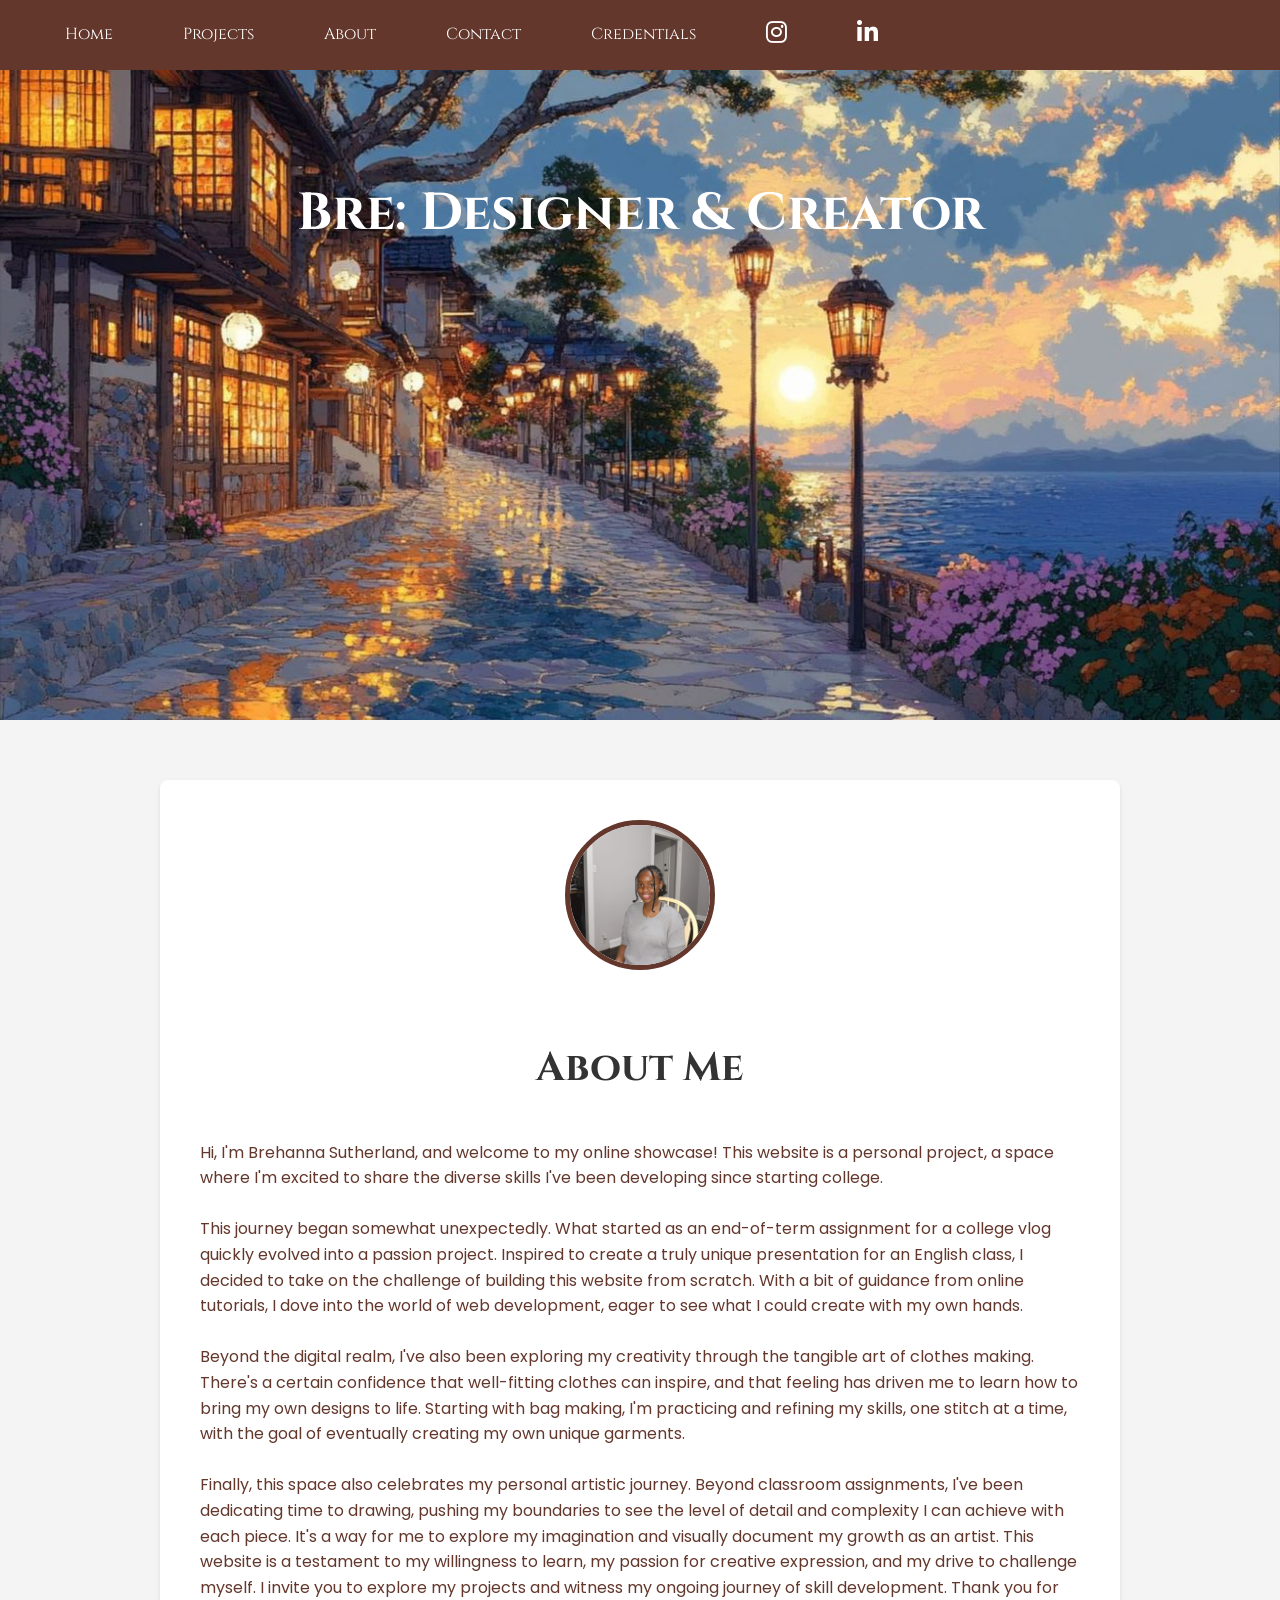
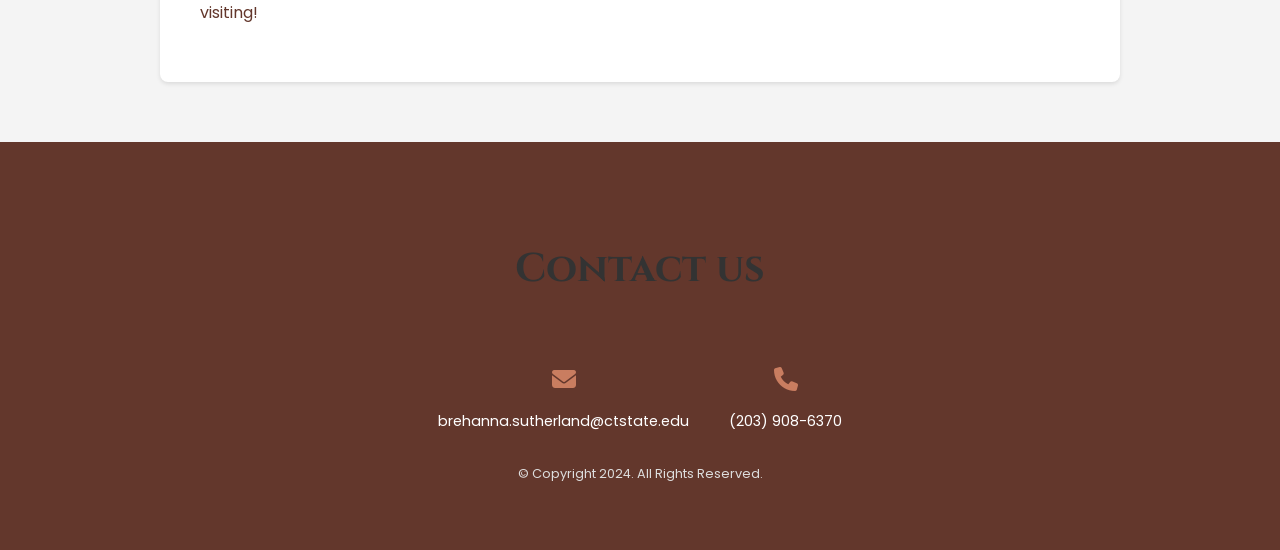
==== about.html @ 0d66c7f6 "Add files via upload" ====
<DOCTYPE html>
<html lang="en">
<head>
    <meta charset="UTF-8">
    <meta name="viewport" content="width=device-width, initial-scale=1.0">
    <title>About Us</title>
    <link rel="stylesheet" href="https://cdnjs.cloudflare.com/ajax/libs/font-awesome/6.5.0/css/all.min.css">
    <link rel="stylesheet" href="styles.css">
</head>
<body>
<audio id="bg-music" loop muted>
       <source src="your-background-audio.mp3" type="audio/mpeg">
 </audio>
      <div class="hero-nav">
            <nav class="desk-nav">
        <ul>
             <li><a href="homepage.html">Home</a></li>
            <li><a href="portfoilio.html">Projects</a></li>
            <li><a href="about.html">About</a></li>
            <li><a href="contact.html">Contact</a></li>
              <li><a href="Credentials.html">Credentials</a></li>
                <li>
                <a href="https://www.instagram.com/b.r.e.the_greatest/?utm_source=ig_embed" aria-label="Instagram">
                   <i class="fa-brands fa-instagram"></i>
                </a>
            </li>
            <li>
                <a href="https://profile.indeed.com/p/brehannas-nqhn56w" aria-label="LinkedIn">
                   <i class="fa-brands fa-linkedin-in"></i>
                </a>
            </li>
        </ul>
    </nav>
	<nav class="mobile-nav">
    <div id="mobile-links" style="display: none;">
        <a href="homepage.html">Home</a>
        <a href="portfoilio.html">Projects</a>
        <a href="about.html">About</a>
        <a href="contact.html">Contact</a>
        <a href="credentials.html">Credentials</a>
        <a href="https://www.instagram.com/b.r.e.the_greatest/?utm_source=ig_embed" aria-label="Instagram">
            <i class="fa-brands fa-instagram"></i>
        </a>
        <a href="https://profile.indeed.com/p/brehannas-nqhn56w" aria-label="LinkedIn">
            <i class="fa-brands fa-linkedin-in"></i>
        </a>
        <a id="music-toggle-mobile" onclick="toggleMusic()" title="Toggle Music">
            <i id="music-icon-mobile" class="fa-solid fa-volume-xmark"></i>
        </a>
    </div>
    <a class="nav-icon" onclick="hamburger()">
        <div id="icon">&#9776;</div>
    </a>
</nav>
	<header>
        <h1>Bre: Designer & Creator</h1>
        </header>
    </div>
	<main>
	
 
	<section id="About us">
	<div class="center-container">
    <div class="circular-image-container">
      <img src="bre2.jpg" alt="My Photo">
    </div>
  </div>
  <br>
	<h1> About Me </h1>
	<p> Hi, I'm Brehanna Sutherland, and welcome to my online showcase! This website is a personal project, a space where I'm excited to share the diverse skills I've been developing since starting college. <br></br>

This journey began somewhat unexpectedly. What started as an end-of-term assignment for a college vlog quickly evolved into a passion project. Inspired to create a truly unique presentation for an English class, I decided to take on the challenge of building this website from scratch. With a bit of guidance from online tutorials, I dove into the world of web development, eager to see what I could create with my own hands.


<br></br>Beyond the digital realm, I've also been exploring my creativity through the tangible art of clothes making. There's a certain confidence that well-fitting clothes can inspire, and that feeling has driven me to learn how to bring my own designs to life. Starting with bag making, I'm practicing and refining my skills, one stitch at a time, with the goal of eventually creating my own unique garments.

<br></br>Finally, this space also celebrates my personal artistic journey. Beyond classroom assignments, I've been dedicating time to drawing, pushing my boundaries to see the level of detail and complexity I can achieve with each piece. It's a way for me to explore my imagination and visually document my growth as an artist.

This website is a testament to my willingness to learn, my passion for creative expression, and my drive to challenge myself. I invite you to explore my projects and witness my ongoing journey of skill development. Thank you for visiting!
    </p>
	</section>
	 <footer>
         <br>
	   <h1> Contact us  </h1>
	   <br>
    <div class="contact-info">
        <div class="contact-item">
		
            <a href="mailto:brehanna.sutherland@ctstate.edu">
			<i class="fa-solid fa-envelope"></i></a>
            <p>brehanna.sutherland@ctstate.edu</p>
        </div>
        <div class="contact-item">
           <i class="fa-solid fa-phone"></i>
            <p>(203) 908-6370</p>
        </div>
    </div>
    <p class="copyright">&copy; Copyright 2024. All Rights Reserved.</p>
	<br>
    </footer>
	<script src="script.js"></script>
	</body>
	</html>
---- styles.css ----
/* styles.css */
/* ==========================================================================
    Fonts & Base Styles
    ========================================================================= */

@import url('https://fonts.googleapis.com/css2?family=Poppins:wght@400;600;900&display=swap&family=Cinzel:wght@400;700&display=swap');

/* CSS Reset */
body, header, nav, main, footer, img, h1, h3, ul, section, form, div, label, input, textarea, button {
    margin: 0;
    padding: 0;
    border: 0;
    box-sizing: border-box; /* Ensure padding and border are included in element's total width and height */
}

body {
    font-family: 'Poppins', serif; 
    color:#63372C;
    line-height: 1.6; 
    background-color: #f4f4f4; 
}

 header h1 {
    font-family: 'Cinzel', serif; 
    color: white;
    margin-bottom: 1em;
	font-weight: 700;
}
h1,h2,h3{
    font-family: 'Cinzel', serif; 
    color: #333; 
    margin-bottom: 1em;
}

h1 {
    text-align: center;
    font-size: 2.5em;
    margin-top: 1em;
	
}


h2 {
    font-weight: 400;
    font-size: 2em;
}

header {
    font-family: 'Cinzel', serif;
    font-weight: 700;
}

.hero-nav {
    position: relative;
    height: 80vh;
    background-image: url('bre.jpg');
    background-size: cover;
    background-position: center;
    background-repeat: no-repeat;
    display: flex;
    flex-direction: column;
    width: 100%;
}


.hero-nav header { /* Header within Hero */
    z-index: 10;
    width: 100%;
    text-align: center;
    padding: 20px 0;
    color: White;
    position: relative;
	font-size: 1.3em; 
	margin-top: 30px;
}
/* ========================================================================== 
    Mobile Navigation (Hamburger)
   ========================================================================== */

/* Hide the nav links initially on mobile */
#mobile-links {
    display: none;
    text-align: center;
    
}

/* Style the mobile nav links */
#mobile-links a {
    display: none;
    padding: 10px;
    color: white;
    text-decoration: none;
    font-size: 1em;
    border-bottom: 1px solid rgba(255, 255, 255, 0.2);
}

/* Hamburger Icon */
.nav-icon {
	display: none;
    font-size: 1em;
    color: white;
    padding: 10px;
    display: block;
}


/* ==========================================================================
    Navigation
    ========================================================================= */

nav {
    position: relative;
    z-index: 10;
    width: 100%;
    text-align: left;
    padding: 20px 0;
    background-color: #63372C;
    font-family: 'Cinzel', serif;
}

nav ul {
    list-style: none;
    padding: 0;
    margin: 0;
    display: flex;
    align-items: center;
}

nav li {
    margin-right: 25px;
}

nav li:last-child {
    margin-right: 0;
}

nav a {
    color: white;
    text-decoration: none;
    padding: 8px 15px;
    border-radius: 5px;
    transition: background-color 0.3s ease;
}

nav a:hover {
    background-color: rgba(255, 255, 255, 0.1);
    text-decoration: none;
}

nav a i {
    font-size: 1.5em;
    color: white;
    transition: color 0.3s ease;
    margin-right: 0;
}

nav a:hover i {
    color: #e0b0ff;
}

/* ==========================================================================
    General Sections & Elements
    ========================================================================= */
.circular-image-container {

    width: 150px;
    height: 150px;
    border-radius: 50%;
    overflow: hidden;
    position: relative;
    border-width: 5px; /* Make sure this has a value greater than 0 */
    border-style: solid;
}

.center-container {
    display: flex;
    justify-content: center; /* Centers horizontally the content within */
    align-items: center;     /* Centers vertically the content within */
/* Make the container span the full width */
}


.circular-image-container img {
    width: 100%;
    height: 100%;
    object-fit: cover;
}

section {
    margin: 30px auto; /* Center sections and add vertical margin */
    text-align: left;
    max-width: 960px; /* Limit section width for better readability */
    padding: 20px;
    background-color: #fff; /* White background for sections */
    border-radius: 8px;
    box-shadow: 0 2px 4px rgba(0, 0, 0, 0.1); /* Subtle shadow */
}


#contact-info {
    display: flex;
    align-items: flex-start;
    gap: 20px; /* Space between image and text */
}

#contact-info img {
    max-width: 500px;
    height: auto;
    border-radius: 8px;
}

#contact-info p {
    line-height: 1.7;
}

header {
    margin-top: 80px;
    font-size: 1.5em;
    text-align: center; /* Center the main header */
}


/* ==========================================================================
    Contact Form Styles
    ========================================================================= */
.contact-form {
    display: grid;
    gap: 15px;
}

.form-group {
    display: flex;
    flex-direction: column;
}

label {
    font-weight: bold;
    margin-bottom: 5px;
    color: #555;
}

input[type="text"],
input[type="email"],
textarea {
    padding: 10px;
    border: 1px solid #ddd;
    border-radius: 4px;
    font-size: 1em;
    color: #333;
}

textarea {
    resize: vertical; /* Allow vertical resizing */
}

.submit-button {
    background-color: #63372C;
    color: white;
    padding: 10px 15px;
    border: none;
    border-radius: 4px;
    font-size: 1em;
    cursor: pointer;
    transition: background-color 0.3s ease;
}

.submit-button:hover {
    background-color: #4d3326;
}

/* ==========================================================================
    Footer
    ========================================================================= */

footer {
    text-align: center;
    background-color:#63372C;
    color: white;
    padding: 30px 0;
    margin-top: 50px; /* Add top margin to separate from main content */
}

footer p {
    font-size: 0.9em;
    margin-bottom: 10px;
}

.contact-info {
    display: flex;
    justify-content: center;
    margin-bottom: 10px;
}

.contact-item {
    display: flex;
    flex-direction: column;
    align-items: center;
    margin: 0 20px;
}

footer i {
    font-size: 24px;
    margin-bottom: 5px;
    color: #C97D60;
}

.copyright {
    margin-top: 20px;
    font-size: 0.8em;
    color: #ddd;
}

.footer h1 {
    font-size: 2em;
    text-align: center;
    margin-bottom: 15px;
}
.task-desk
{
    display: none;
}


/* ==========================================================================
    Responsive Design - Tablet & Desktop
    ========================================================================= */

/* Tablet Styles (min-width: 769px) and (max-width: 1024px) */
@media (min-width: 769px) and (max-width: 1024px) {
    nav ul {
        justify-content: center;
    }

    nav li {
        margin-right: 30px;
    }

    section {
        margin: 40px auto;
        padding: 30px;
    }

    #contact-info {
        flex-direction: row;
        align-items: flex-start;
    }

    #contact-info img {
        max-width: 40%;
        margin-right: 30px;
    }

    #contact-info p {
        width: 60%;
    }
    .hero-nav {
    height: 60vh;
}

header {
	font-size: 1.5em;
    margin-top: 100px;
}

    .contact-form {
        grid-template-columns: 1fr 1fr; /* Two columns for larger screens */
    }

    .form-group:last-child {
        grid-column: 1 / 3; /* Make message span both columns */
    }
	.mobile-nav {
	display: none;
}
}

/* Desktop Styles (min-width: 1025px) */
@media (min-width: 1025px) {
    .mobile-nav{
		display: none;
	}
	nav ul {
        justify-content: flex-start;
        padding-left: 50px;
    }

    nav li {
        margin-right: 40px; /* More spacing between nav items */
    }

    section {
        margin: 60px auto; /* Larger margins for sections */
        padding: 40px;
    }

    #contact-info {
        flex-direction: row; /* Keep image and text in a row */
        align-items: flex-start;
    }

    #contact-info img {
        max-width: 450px;
        margin-right: 40px;
    }

    #contact-info p {
        width: auto;
        font-size: 1.1em;
        line-height: 1.8;
    }

    .contact-form {
        grid-template-columns: repeat(2, 1fr); /* Two equal columns */
        max-width: 700px;
        margin: 20px auto;
        padding: 30px;
        background-color: #f9f9f9;
        border-radius: 8px;
        box-shadow: 0 4px 8px rgba(0, 0, 0, 0.05);
    }

    .form-group:nth-child(3), /* Subject */
    .form-group:nth-child(4) /* Message */ {
        grid-column: 1 / 3; /* Span both columns */
    }

    .submit-button {
        grid-column: 1 / 3; /* Span both columns */
        padding: 12px 20px;
        font-size: 1.1em;
    }

}

/* Mobile Styles (max-width: 768px) - Your existing mobile styles */
@media (max-width: 768px) {
    nav ul {
        display: block;
    }
.desk-nav {
	display: none;
}
    nav li {
        display: block;
        margin: 10px 0;
        text-align: center;
    }

    #contact-info {
        flex-direction: column;
        align-items: center;
    }

    #contact-info img {
        max-width: 100%;
        height: auto;
        display: block;
        margin: 0 auto 20px;
    }

    #contact-info p {
        width: 90%;
        text-align: left;
        font-size: 1em;
        line-height: 1.6;
    }
    .hero-nav {
   height: 80vh;
	}
  #mobile-links {
    display: flex;
    flex-direction: column;
}

   #mobile-links a {
    display: block;
}
}


/* Mobile Styles (max-width: 480px) - Your existing mobile styles */
@media (max-width: 480px) {
    nav ul {
        display: block;
    }
.desk-nav {
	display: none;
}
    nav li {
        display: block;
        margin: 10px 0;
        text-align: center;
    }
    .project a i {
        font-size: 1.5em;
    }

    footer p {
        font-size: 0.9em;
    }

    .contact-info {
        flex-direction: column;
    }

    .contact-item {
        margin: 10px 0;
    }

    footer i {
        font-size: 20px;
    }
    .hero-nav {
        height: 80vh;
    }
header {
    margin-top: 50px;
   font-size: 12px;
}
#mobile-links {
    display: flex;
    flex-direction: column;
}

   #mobile-links a {
    display: block;
}
}

@media (min-width: 481px)and (max-width: 767px){

    header {
    margin-top: 50px;
        font-size: 1em;
    }
.desk-nav {
	display: none;
}
    .contact-form {
        padding: 20px;
    }
	#mobile-links {
    display: flex;
    flex-direction: column;
}

   #mobile-links a {
    display: block;
}
}
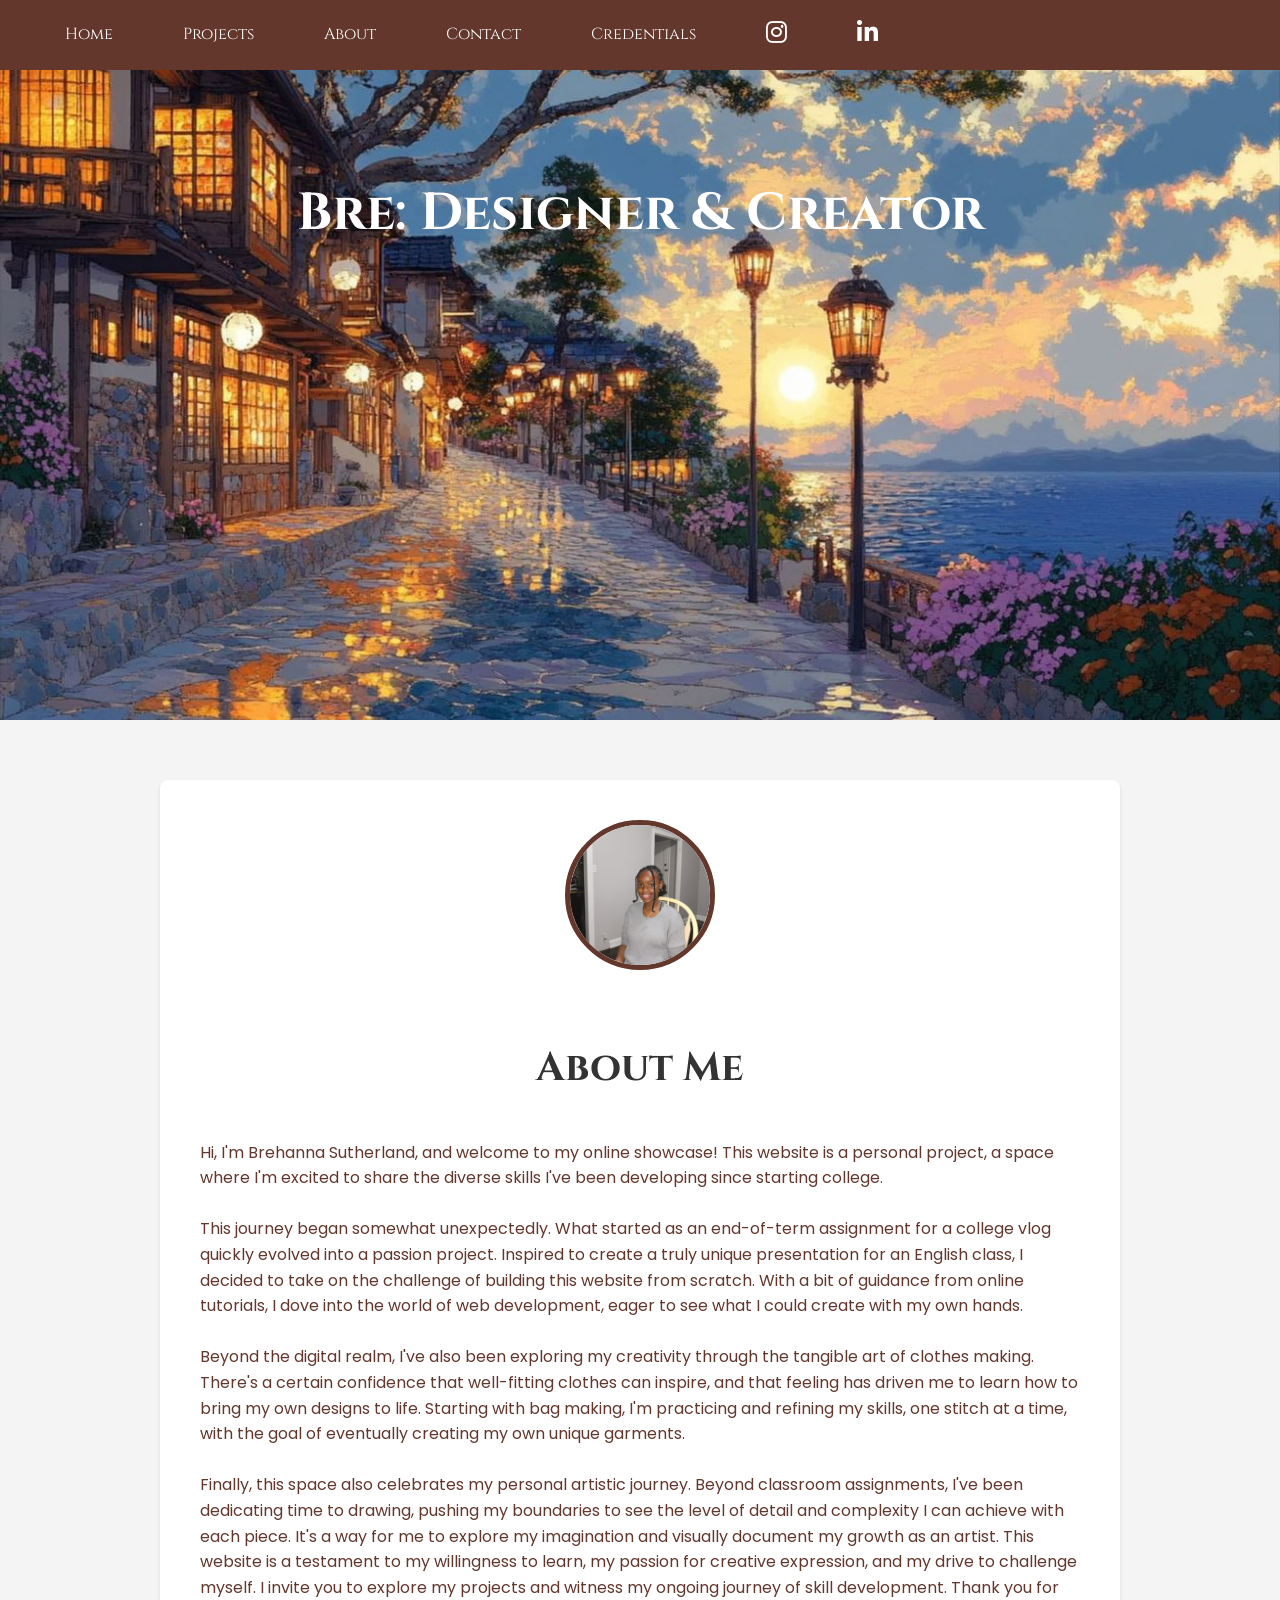
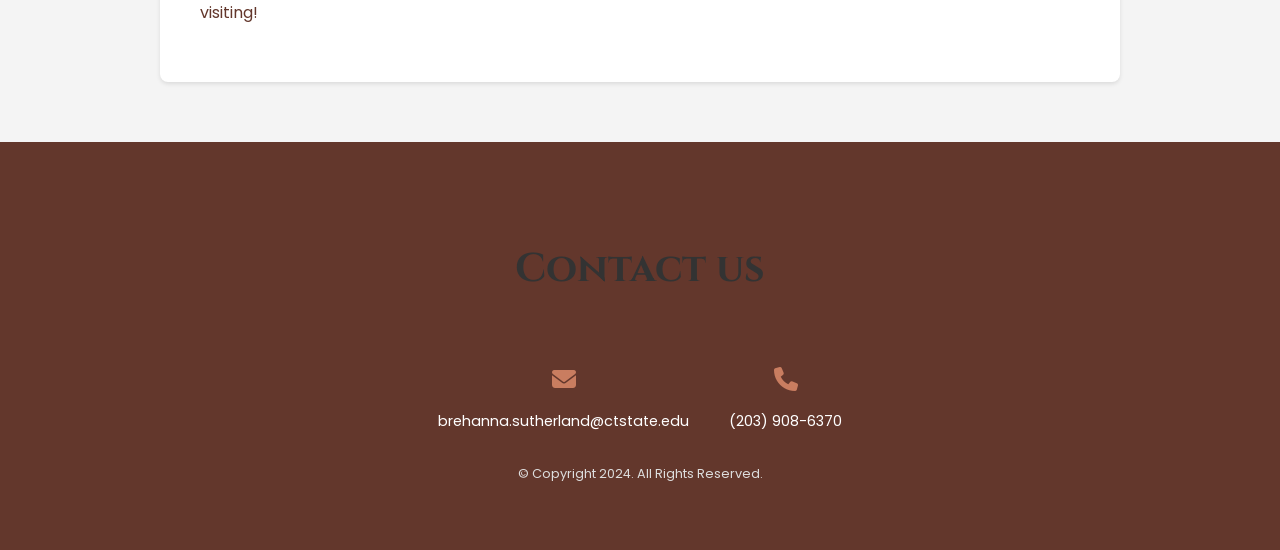
==== commit 41fef168: "Update about.html" ====
--- a/about.html
+++ b/about.html
@@ -12,14 +12,14 @@
        <source src="your-background-audio.mp3" type="audio/mpeg">
  </audio>
       <div class="hero-nav">
-            <nav class="desk-nav">
-        <ul>
-             <li><a href="homepage.html">Home</a></li>
-            <li><a href="portfoilio.html">Projects</a></li>
-            <li><a href="about.html">About</a></li>
-            <li><a href="contact.html">Contact</a></li>
-              <li><a href="Credentials.html">Credentials</a></li>
-                <li>
+        <nav class="desk-nav">
+        <ul>        
+            <li><a href="https://breswrld.github.io/Portfolio/homepage.html">Home</a></li>
+            <li><a href="https://breswrld.github.io/Portfolio/Portfoilio.html">Projects</a></li>
+            <li><a href="https://breswrld.github.io/Portfolio/about.html">About</a></li>
+            <li><a href="https://breswrld.github.io/Portfolio/contact.html">Contact</a></li>
+            <li><a href="https://breswrld.github.io/Portfolio/Credentials.html">Credentials</a></li>
+			<li>
                 <a href="https://www.instagram.com/b.r.e.the_greatest/?utm_source=ig_embed" aria-label="Instagram">
                    <i class="fa-brands fa-instagram"></i>
                 </a>
@@ -29,15 +29,19 @@
                    <i class="fa-brands fa-linkedin-in"></i>
                 </a>
             </li>
+			<li id="music-toggle" onclick="toggleMusic()" title="Toggle Music">
+            <i id="music-icon" class="fa-solid fa-volume-xmark"></i>
+            </li>
         </ul>
     </nav>
-	<nav class="mobile-nav">
+	
+	   <nav class="mobile-nav">
     <div id="mobile-links" style="display: none;">
-        <a href="homepage.html">Home</a>
-        <a href="portfoilio.html">Projects</a>
-        <a href="about.html">About</a>
-        <a href="contact.html">Contact</a>
-        <a href="credentials.html">Credentials</a>
+       <a href="https://breswrld.github.io/Portfolio/index.html">Home</a>
+       <a href="https://breswrld.github.io/Portfolio/Portfoilio.html">Projects</a>
+       <a href="https://breswrld.github.io/Portfolio/about.html">About</a>
+       <a href="https://breswrld.github.io/Portfolio/contact.html">Contact</a>
+        <a href="https://breswrld.github.io/Portfolio/Credentials.html">Credentials</a>
         <a href="https://www.instagram.com/b.r.e.the_greatest/?utm_source=ig_embed" aria-label="Instagram">
             <i class="fa-brands fa-instagram"></i>
         </a>
@@ -100,4 +104,4 @@
     </footer>
 	<script src="script.js"></script>
 	</body>
-	</html>+	</html>
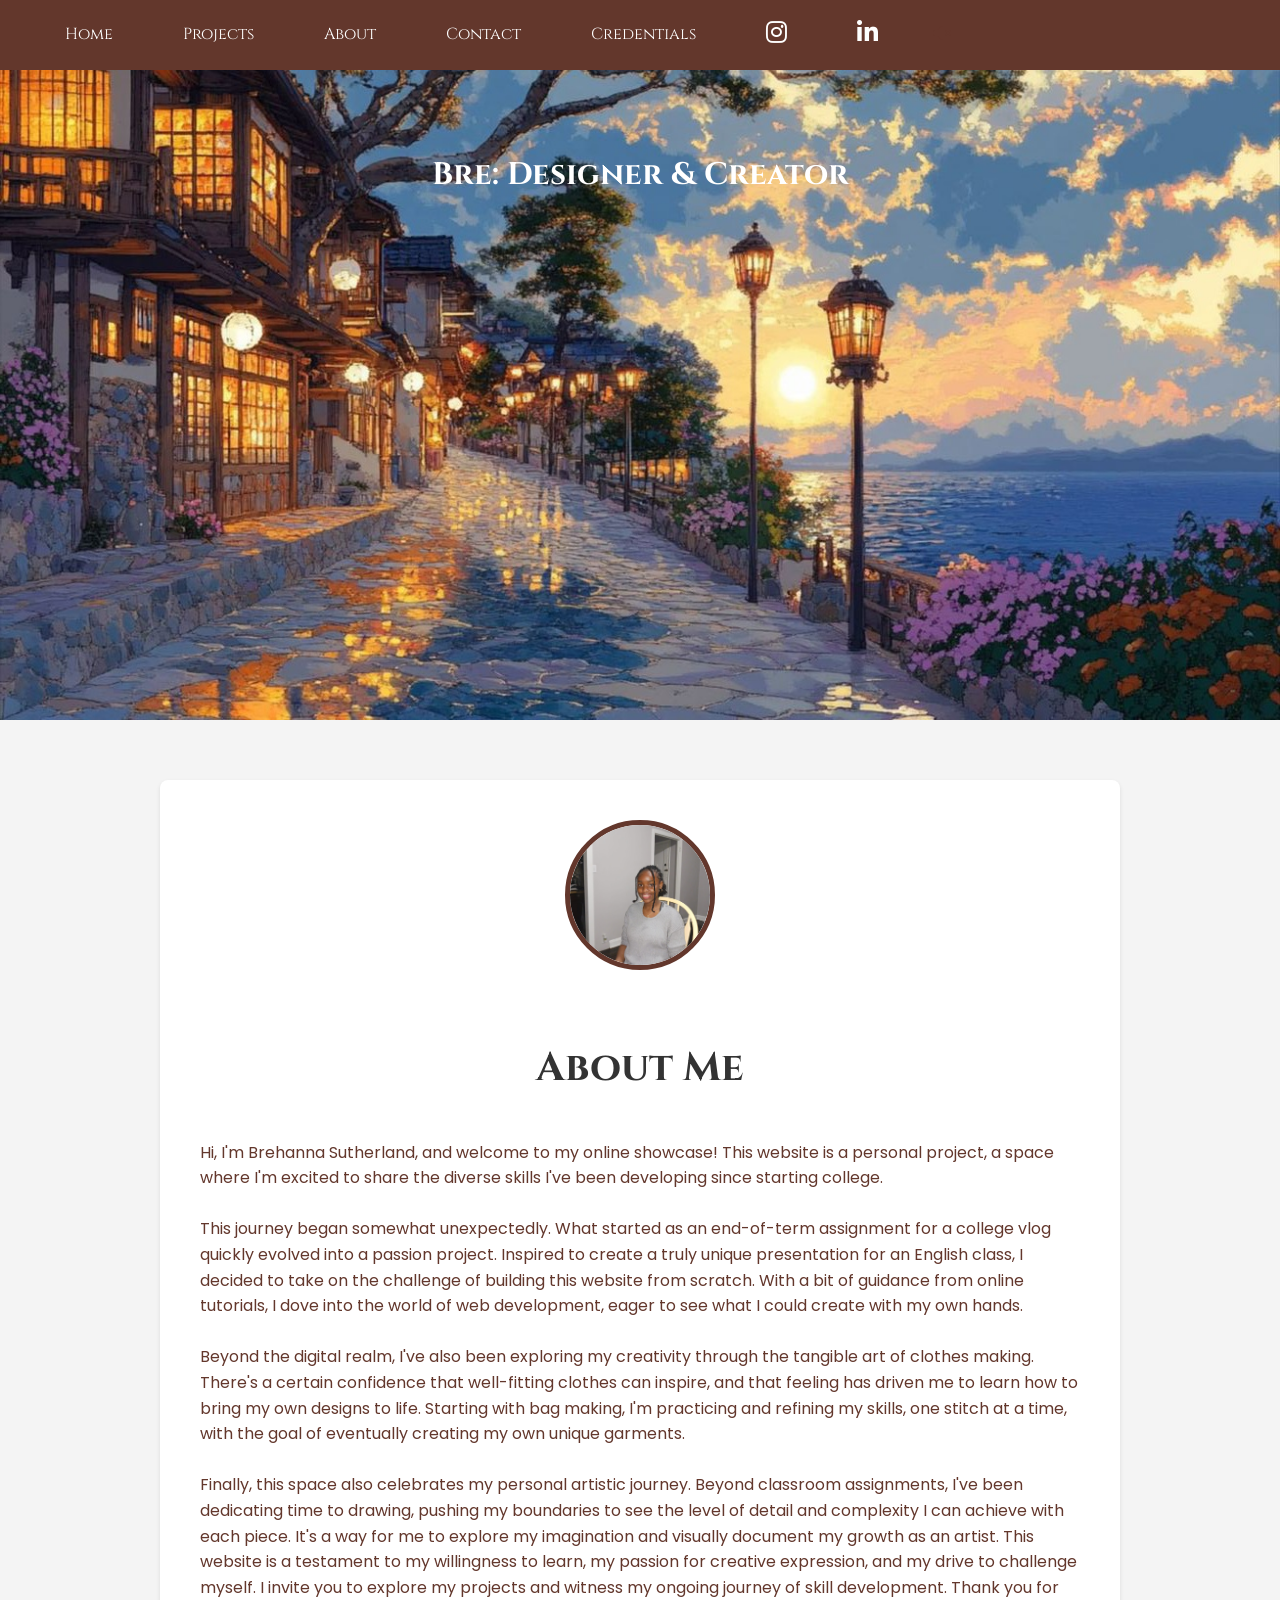
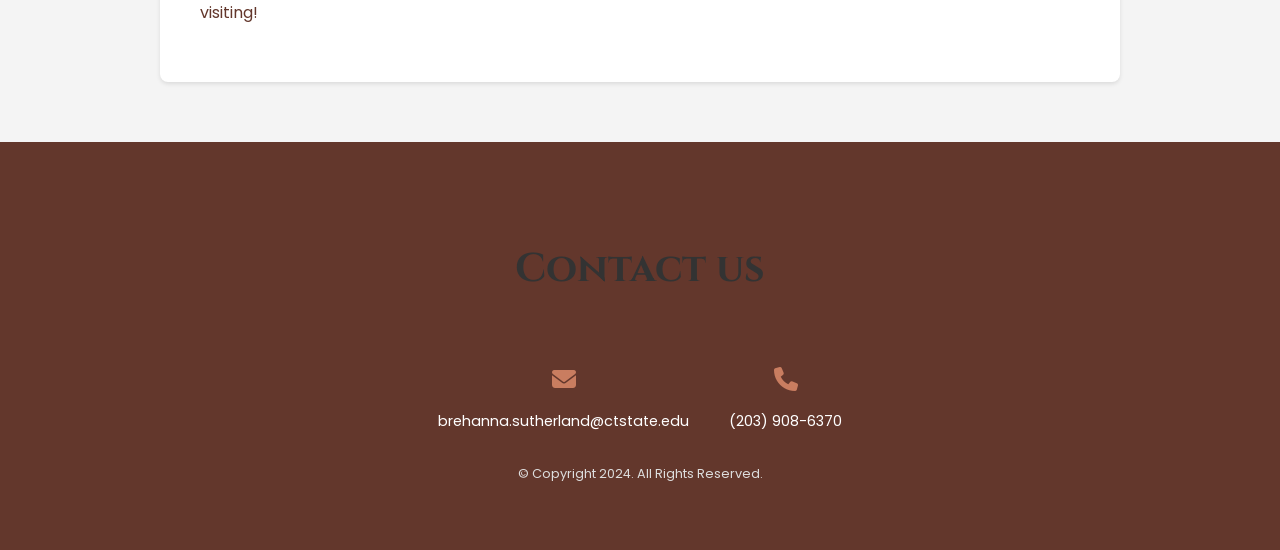
==== commit 2b6cbec0: "Update about.html" ====
--- a/about.html
+++ b/about.html
@@ -14,8 +14,8 @@
       <div class="hero-nav">
         <nav class="desk-nav">
         <ul>        
-            <li><a href="https://breswrld.github.io/Portfolio/homepage.html">Home</a></li>
-            <li><a href="https://breswrld.github.io/Portfolio/Portfoilio.html">Projects</a></li>
+            <li><a href="https://breswrld.github.io/Portfolio/index.html">Home</a></li>
+            <li><a href="https://breswrld.github.io/Portfolio/Portfolio.html">Projects</a></li>
             <li><a href="https://breswrld.github.io/Portfolio/about.html">About</a></li>
             <li><a href="https://breswrld.github.io/Portfolio/contact.html">Contact</a></li>
             <li><a href="https://breswrld.github.io/Portfolio/Credentials.html">Credentials</a></li>
@@ -37,8 +37,8 @@
 	
 	   <nav class="mobile-nav">
     <div id="mobile-links" style="display: none;">
-       <a href="https://breswrld.github.io/Portfolio/index.html">Home</a>
-       <a href="https://breswrld.github.io/Portfolio/Portfoilio.html">Projects</a>
+        <a href="https://breswrld.github.io/Portfolio/index.html">Home</a>
+       <a href="https://breswrld.github.io/Portfolio/Portfolio.html">Projects</a>
        <a href="https://breswrld.github.io/Portfolio/about.html">About</a>
        <a href="https://breswrld.github.io/Portfolio/contact.html">Contact</a>
         <a href="https://breswrld.github.io/Portfolio/Credentials.html">Credentials</a>
--- a/styles.css
+++ b/styles.css
@@ -25,6 +25,7 @@
     color: white;
     margin-bottom: 1em;
 	font-weight: 700;
+	  font-size: 1.5em;
 }
 h1,h2,h3{
     font-family: 'Cinzel', serif; 
@@ -511,7 +512,7 @@
         font-size: 20px;
     }
     .hero-nav {
-        height: 80vh;
+        height: 60vh;
     }
 header {
     margin-top: 50px;
@@ -547,4 +548,4 @@
    #mobile-links a {
     display: block;
 }
-}+}
